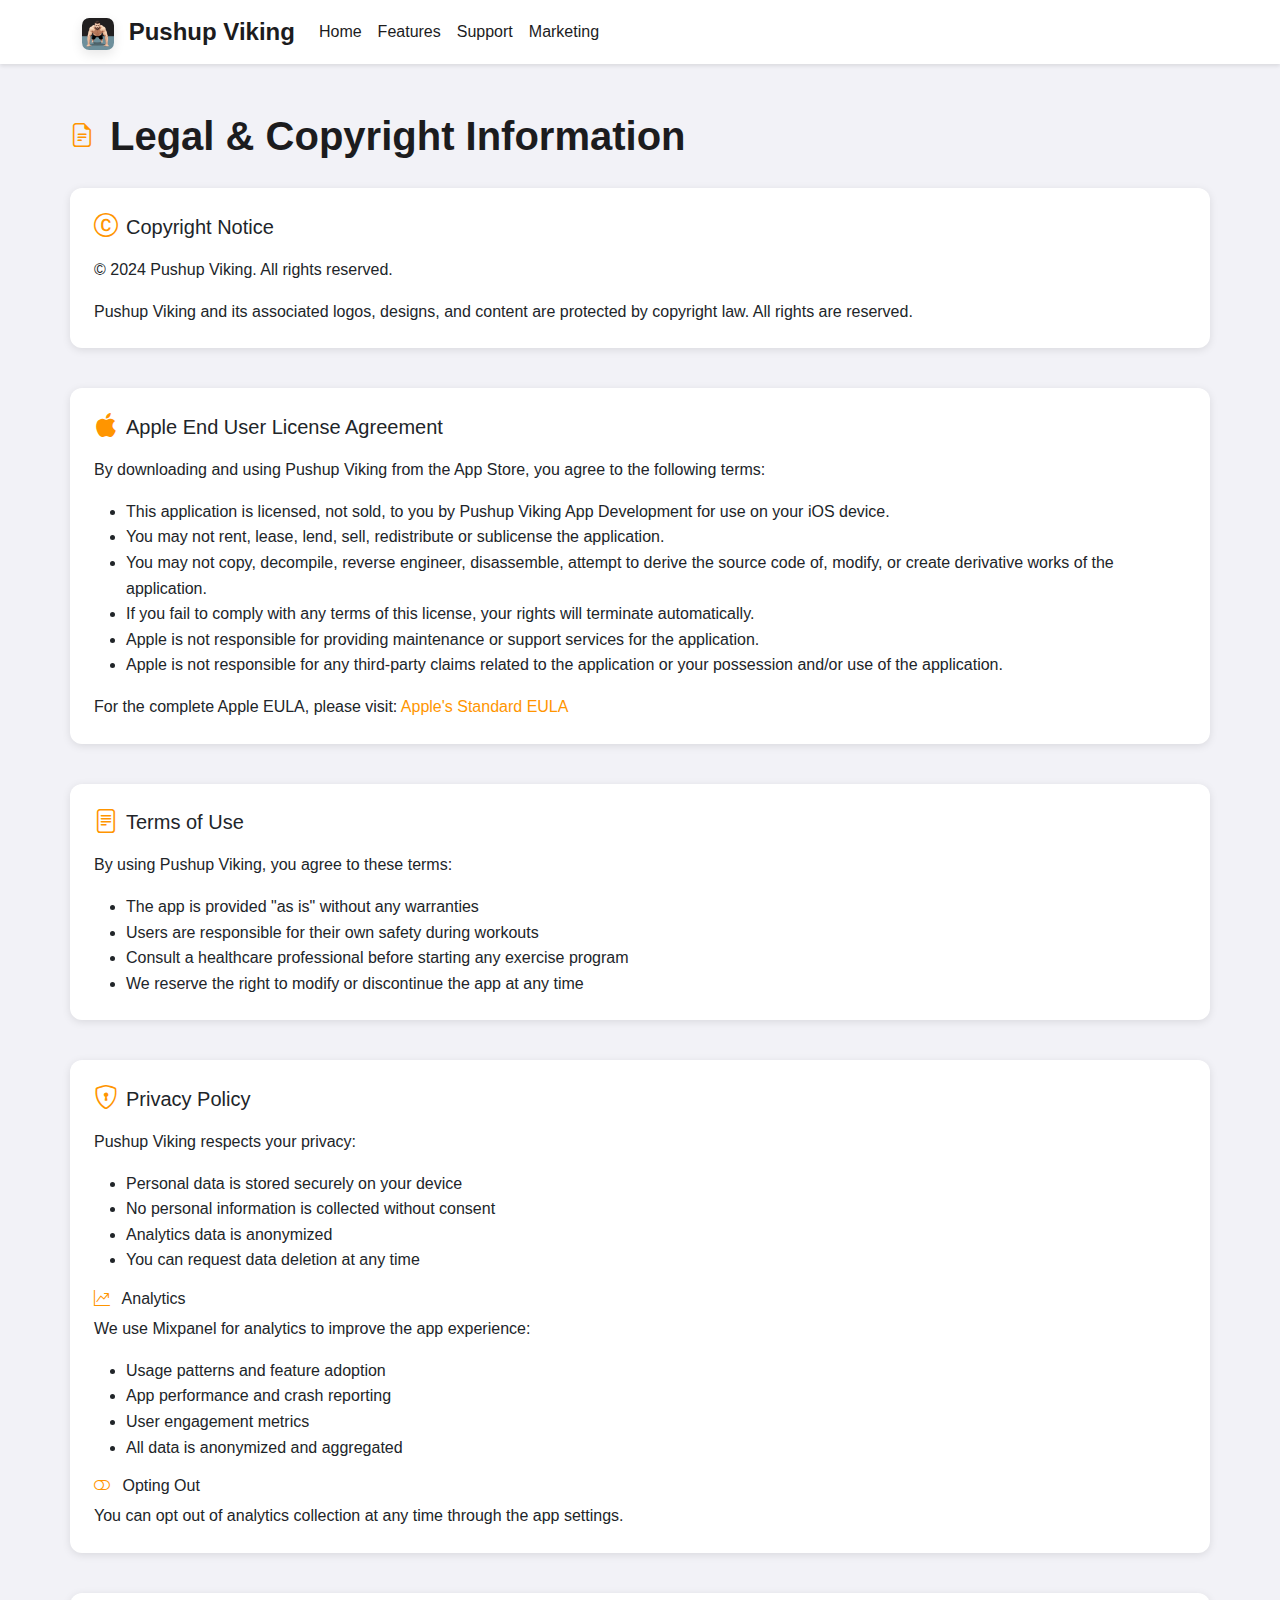
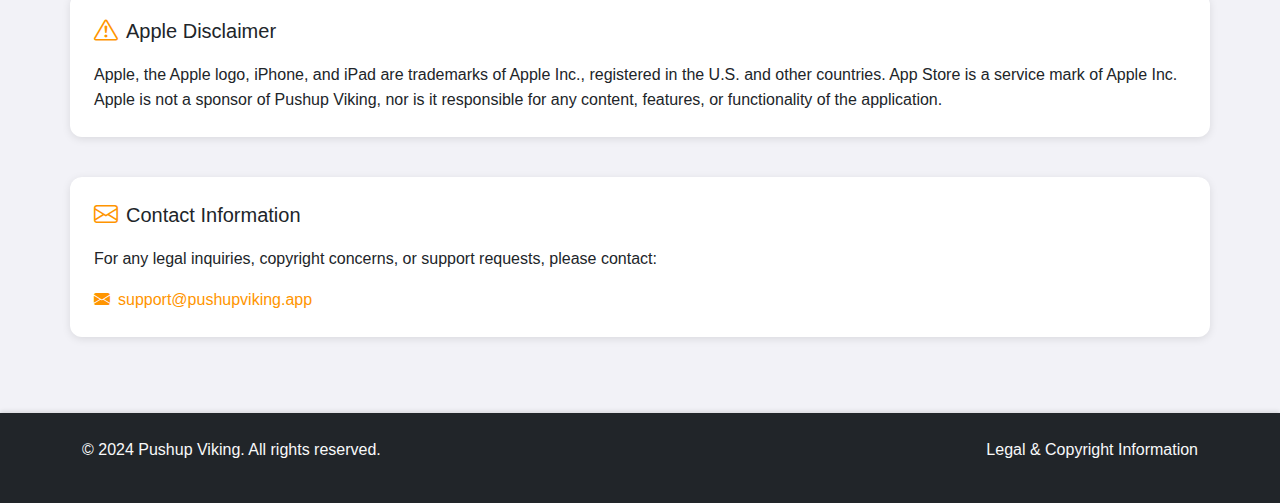
==== copyright.html @ 13bcde9d "first" ====
<!DOCTYPE html>
<html lang="en">
<head>
    <meta charset="UTF-8">
    <meta name="viewport" content="width=device-width, initial-scale=1.0">
    <title>Legal Information - Pushup Viking</title>
    <link href="https://cdn.jsdelivr.net/npm/bootstrap@5.3.0/dist/css/bootstrap.min.css" rel="stylesheet">
    <link rel="stylesheet" href="https://cdn.jsdelivr.net/npm/bootstrap-icons@1.11.0/font/bootstrap-icons.css">
    <link rel="stylesheet" href="css/style.css">
    <style>
        .legal-icon {
            font-size: 1.5rem;
            margin-right: 0.5rem;
            vertical-align: middle;
            color: var(--primary-color);
        }
        
        .card-title {
            display: flex;
            align-items: center;
            margin-bottom: 1rem;
        }
        
        .card-title .legal-icon {
            flex-shrink: 0;
        }
    </style>
</head>
<body class="copyright-page">
    <nav class="navbar navbar-expand-lg navbar-dark bg-dark">
        <div class="container">
            <a class="navbar-brand" href="index.html">
                <img src="images/icon/256.png" alt="Pushup Viking Icon" height="32" class="me-2 app-icon">
                Pushup Viking
            </a>
            <button class="navbar-toggler" type="button" data-bs-toggle="collapse" data-bs-target="#navbarNav">
                <span class="navbar-toggler-icon"></span>
            </button>
            <div class="collapse navbar-collapse" id="navbarNav">
                <ul class="navbar-nav">
                    <li class="nav-item">
                        <a class="nav-link" href="index.html">Home</a>
                    </li>
                    <li class="nav-item">
                        <a class="nav-link" href="features.html">Features</a>
                    </li>
                    <li class="nav-item">
                        <a class="nav-link" href="support.html">Support</a>
                    </li>
                    <li class="nav-item">
                        <a class="nav-link" href="marketing.html">Marketing</a>
                    </li>
                </ul>
            </div>
        </div>
    </nav>

    <main class="container py-3 copyright-page">
        <div class="d-flex align-items-center mb-3">
            <i class="bi bi-file-earmark-text legal-icon display-5 me-3"></i>
            <h1 class="mb-0">Legal & Copyright Information</h1>
        </div>
        
        <section id="copyright" class="mb-3 compact-section">
            <div class="card">
                <div class="card-body">
                    <h2 class="card-title h5">
                        <i class="bi bi-c-circle legal-icon"></i>
                        Copyright Notice
                    </h2>
                    <p>© 2024 Pushup Viking. All rights reserved.</p>
                    <p class="mb-0">Pushup Viking and its associated logos, designs, and content are protected by copyright law. All rights are reserved.</p>
                </div>
            </div>
        </section>

        <section id="apple-eula" class="mb-3 compact-section">
            <div class="card">
                <div class="card-body">
                    <h2 class="card-title h5">
                        <i class="bi bi-apple legal-icon"></i>
                        Apple End User License Agreement
                    </h2>
                    <p>By downloading and using Pushup Viking from the App Store, you agree to the following terms:</p>
                    <ul class="mb-0">
                        <li>This application is licensed, not sold, to you by Pushup Viking App Development for use on your iOS device.</li>
                        <li>You may not rent, lease, lend, sell, redistribute or sublicense the application.</li>
                        <li>You may not copy, decompile, reverse engineer, disassemble, attempt to derive the source code of, modify, or create derivative works of the application.</li>
                        <li>If you fail to comply with any terms of this license, your rights will terminate automatically.</li>
                        <li>Apple is not responsible for providing maintenance or support services for the application.</li>
                        <li>Apple is not responsible for any third-party claims related to the application or your possession and/or use of the application.</li>
                    </ul>
                    <p class="mt-3 mb-0">For the complete Apple EULA, please visit: <a href="https://www.apple.com/legal/internet-services/itunes/dev/stdeula/" target="_blank">Apple's Standard EULA</a></p>
                </div>
            </div>
        </section>

        <section id="terms" class="mb-3 compact-section">
            <div class="card">
                <div class="card-body">
                    <h2 class="card-title h5">
                        <i class="bi bi-file-text legal-icon"></i>
                        Terms of Use
                    </h2>
                    <p>By using Pushup Viking, you agree to these terms:</p>
                    <ul class="mb-0">
                        <li>The app is provided "as is" without any warranties</li>
                        <li>Users are responsible for their own safety during workouts</li>
                        <li>Consult a healthcare professional before starting any exercise program</li>
                        <li>We reserve the right to modify or discontinue the app at any time</li>
                    </ul>
                </div>
            </div>
        </section>

        <section id="privacy" class="mb-3 compact-section">
            <div class="card">
                <div class="card-body">
                    <h2 class="card-title h5">
                        <i class="bi bi-shield-lock legal-icon"></i>
                        Privacy Policy
                    </h2>
                    <p>Pushup Viking respects your privacy:</p>
                    <ul>
                        <li>Personal data is stored securely on your device</li>
                        <li>No personal information is collected without consent</li>
                        <li>Analytics data is anonymized</li>
                        <li>You can request data deletion at any time</li>
                    </ul>
                    
                    <h3 class="h6 mt-3">
                        <i class="bi bi-graph-up-arrow me-2"></i>
                        Analytics
                    </h3>
                    <p>We use Mixpanel for analytics to improve the app experience:</p>
                    <ul>
                        <li>Usage patterns and feature adoption</li>
                        <li>App performance and crash reporting</li>
                        <li>User engagement metrics</li>
                        <li>All data is anonymized and aggregated</li>
                    </ul>
                    
                    <h3 class="h6 mt-3">
                        <i class="bi bi-toggle-off me-2"></i>
                        Opting Out
                    </h3>
                    <p class="mb-0">You can opt out of analytics collection at any time through the app settings.</p>
                </div>
            </div>
        </section>

        <section id="disclaimer" class="mb-3 compact-section">
            <div class="card">
                <div class="card-body">
                    <h2 class="card-title h5">
                        <i class="bi bi-exclamation-triangle legal-icon"></i>
                        Apple Disclaimer
                    </h2>
                    <p class="mb-0">Apple, the Apple logo, iPhone, and iPad are trademarks of Apple Inc., registered in the U.S. and other countries. App Store is a service mark of Apple Inc. Apple is not a sponsor of Pushup Viking, nor is it responsible for any content, features, or functionality of the application.</p>
                </div>
            </div>
        </section>

        <section id="contact" class="mb-3 compact-section">
            <div class="card">
                <div class="card-body">
                    <h2 class="card-title h5">
                        <i class="bi bi-envelope legal-icon"></i>
                        Contact Information
                    </h2>
                    <p>For any legal inquiries, copyright concerns, or support requests, please contact:</p>
                    <p class="mb-0"><a href="mailto:support@pushupviking.app"><i class="bi bi-envelope-fill me-2"></i>support@pushupviking.app</a></p>
                </div>
            </div>
        </section>
    </main>

    <footer class="bg-dark text-light py-4">
        <div class="container">
            <div class="row">
                <div class="col-md-6">
                    <p>&copy; 2024 Pushup Viking. All rights reserved.</p>
                </div>
                <div class="col-md-6 text-md-end">
                    <a href="copyright.html" class="text-light">Legal & Copyright Information</a>
                </div>
            </div>
        </div>
    </footer>

    <script src="https://cdn.jsdelivr.net/npm/bootstrap@5.3.0/dist/js/bootstrap.bundle.min.js"></script>
</body>
</html>
---- css/style.css ----
/* Custom styles for PushupTrainer website */

/* General styles */
:root {
    --primary-color: #FF9500;  /* Orange from the app */
    --primary-dark: #E68A00;
    --primary-light: #FFA533;
    --secondary-color: #007AFF;  /* iOS blue */
    --success-color: #34C759;  /* iOS green */
    --warning-color: #FF9500;  /* iOS orange */
    --danger-color: #FF3B30;  /* iOS red */
    --text-color: #1C1C1E;  /* iOS dark text */
    --text-secondary: #8E8E93;  /* iOS secondary text */
    --background-light: #F2F2F7;  /* iOS light background */
    --card-background: #FFFFFF;
}

body {
    font-family: -apple-system, BlinkMacSystemFont, "Segoe UI", Roboto, "Helvetica Neue", Arial, sans-serif;
    line-height: 1.6;
    color: var(--text-color);
    background-color: var(--background-light);
    min-height: 100vh;
    display: flex;
    flex-direction: column;
}

main {
    flex: 1 0 auto;
    padding: 2rem 0;
}

/* Navigation */
.navbar {
    background-color: var(--card-background) !important;
    box-shadow: 0 2px 4px rgba(0,0,0,0.1);
}

.navbar-brand {
    color: var(--text-color) !important;
    font-weight: 700;
    font-size: 1.5rem;
}

.nav-link {
    color: var(--text-color) !important;
}

.nav-link.active {
    color: var(--primary-color) !important;
}

/* Cards */
.card {
    border: none;
    border-radius: 12px;
    box-shadow: 0 2px 8px rgba(0,0,0,0.1);
    background-color: var(--card-background);
    transition: transform 0.2s ease-in-out;
    height: 100%;
}

.card:hover {
    transform: translateY(-2px);
}

.card-body {
    padding: 1.5rem;
}

/* Buttons */
.btn-primary {
    background-color: var(--primary-color);
    border-color: var(--primary-color);
    padding: 0.75rem 1.5rem;
    font-weight: 600;
}

.btn-primary:hover {
    background-color: var(--primary-dark);
    border-color: var(--primary-dark);
}

.btn-outline-primary {
    color: var(--primary-color);
    border-color: var(--primary-color);
}

.btn-outline-primary:hover {
    background-color: var(--primary-color);
    border-color: var(--primary-color);
}

.text-primary {
    color: var(--primary-color) !important;
}

.bg-primary {
    background-color: var(--primary-color) !important;
}

/* Typography */
h1, h2, h3, h4, h5, h6 {
    color: var(--text-color);
    font-weight: 700;
}

.lead {
    font-size: 1.25rem;
    color: var(--text-secondary);
}

/* Features section */
.features .card {
    margin-bottom: 1.5rem;
}

.features h3 {
    font-size: 1.25rem;
    margin-bottom: 1rem;
}

/* Testimonials */
.testimonials .card {
    background-color: #f8f9fa;
}

.testimonials .blockquote-footer {
    color: #666;
    font-size: 0.875rem;
}

/* Footer */
footer {
    flex-shrink: 0;
    background-color: var(--card-background) !important;
    box-shadow: 0 -2px 4px rgba(0,0,0,0.1);
    color: #fff;
    padding: 1.5rem 0;
}

footer a {
    text-decoration: none;
    color: #fff;
}

footer a:hover {
    text-decoration: underline;
}

/* FAQ section */
.accordion-button:not(.collapsed) {
    background-color: var(--primary-color);
    color: white;
}

.accordion-button:focus {
    box-shadow: 0 0 0 0.25rem rgba(255, 149, 0, 0.25);
}

/* Responsive adjustments */
@media (max-width: 768px) {
    .container {
        padding-left: 1rem;
        padding-right: 1rem;
    }
    
    h1 {
        font-size: 2rem;
    }
    
    .lead {
        font-size: 1.1rem;
    }

    /* Adjust content spacing on mobile */
    .hero .row {
        margin-left: 0.5rem;
        margin-right: 0.5rem;
    }

    /* Adjust content padding on mobile */
    .content-padding {
        padding-left: 1.5rem !important;
        padding-right: 1.5rem !important;
    }

    /* Add spacing between content and images on mobile */
    .hero .col-md-6:last-child {
        margin-top: 2rem;
    }

    /* Ensure images don't touch edges on mobile */
    .hero .img-fluid {
        margin: 0 auto;
        padding: 0 1rem;
    }
}

/* Utility classes */
.mt-5 {
    margin-top: 3rem;
}

.mb-4 {
    margin-bottom: 1.5rem;
}

/* Custom animations */
@keyframes fadeIn {
    from {
        opacity: 0;
        transform: translateY(20px);
    }
    to {
        opacity: 1;
        transform: translateY(0);
    }
}

.card {
    animation: fadeIn 0.5s ease-out;
}

/* App icon styling */
.app-icon {
    border-radius: 22.5%;  /* iOS app icon corner radius */
    box-shadow: 0 4px 12px rgba(0,0,0,0.1);
}

/* Hero section enhancement */
.hero {
    background-color: white;
    border-radius: 1rem;
    margin: 0;
    padding: 3rem 1rem;
}

/* Feature cards enhancement */
.feature-card {
    border-left: 4px solid var(--primary-color);
}

/* Testimonial cards enhancement */
.testimonial-card {
    background: linear-gradient(135deg, var(--card-background) 0%, var(--background-light) 100%);
}

/* Custom section backgrounds */
.bg-light {
    background-color: var(--background-light) !important;
}

/* Icon colors */
.bi {
    color: var(--primary-color);
}

/* Progress indicators */
.progress {
    background-color: var(--background-light);
    border-radius: 8px;
}

.progress-bar {
    background-color: var(--primary-color);
}

/* Custom list styling */
.list-unstyled li {
    margin-bottom: 0.5rem;
}

.list-unstyled li i {
    color: var(--success-color);
}

/* Card hover effects */
.card {
    transition: all 0.3s ease;
}

.card:hover {
    transform: translateY(-5px);
    box-shadow: 0 8px 16px rgba(0,0,0,0.1);
}

/* Custom button styles */
.btn-lg {
    padding: 0.75rem 1.5rem;
    border-radius: 12px;
    font-weight: 600;
}

/* Section spacing */
section {
    padding: 2rem 0;
}

/* Add a specific class for compact sections like those on the copyright page */
.compact-section {
    padding: 0.75rem 0;
}

/* For pages that need the original spacing, use the spacious-section class */
.spacious-section {
    padding: 4rem 0;
}

/* Custom heading styles */
h1, h2, h3, h4, h5, h6 {
    color: var(--text-color);
    font-weight: 700;
}

/* Custom link styling */
a {
    color: var(--primary-color);
    text-decoration: none;
    transition: color 0.2s ease;
}

a:hover {
    color: var(--primary-dark);
    text-decoration: none;
}

/* Remove gradient background and shadow from main container */
main.container {
    border-radius: 1rem;
    margin-top: 2rem;
    margin-bottom: 2rem;
    padding: 0;
}

/* Add custom padding for content sections */
.content-padding {
    padding-left: 1rem !important;
    padding-right: 1rem !important;
}

/* Larger padding for desktop screens */
@media (min-width: 768px) {
    .content-padding {
        padding-left: 4rem !important;
        padding-right: 4rem !important;
    }
}

/* Enhanced Download Button */
.download-button {
    font-size: 1.25rem;
    padding: 1rem 2rem;
    box-shadow: 0 4px 12px rgba(255, 149, 0, 0.3);
    transition: all 0.3s ease;
    background: linear-gradient(135deg, var(--primary-color) 0%, var(--primary-dark) 100%);
    border: none;
    position: relative;
    overflow: hidden;
    animation: pulse 2s infinite;
}

.download-button:hover {
    transform: translateY(-2px);
    box-shadow: 0 6px 16px rgba(255, 149, 0, 0.4);
    background: linear-gradient(135deg, var(--primary-dark) 0%, var(--primary-color) 100%);
}

.download-button:active {
    transform: translateY(1px);
    box-shadow: 0 2px 8px rgba(255, 149, 0, 0.3);
}

.download-button i {
    font-size: 1.5rem;
}

/* Responsive adjustments for download button on mobile */
@media (max-width: 576px) {
    .download-button {
        font-size: 0.95rem;
        padding: 0.75rem 1.25rem;
    }
    
    .download-button i {
        font-size: 1.1rem;
    }
}

/* Pulse Animation for buttons */
@keyframes pulse {
  0% {
    transform: scale(1);
    box-shadow: 0 0 0 0 rgba(13, 110, 253, 0.7);
  }
  
  70% {
    transform: scale(1.05);
    box-shadow: 0 0 0 10px rgba(13, 110, 253, 0);
  }
  
  100% {
    transform: scale(1);
    box-shadow: 0 0 0 0 rgba(13, 110, 253, 0);
  }
}

.pulse-animation {
  animation: pulse 1.5s infinite;
}

/* Optional: Stop animation on hover for better UX */
.pulse-animation:hover {
  animation: none;
}

/* Very small screen adjustments */
@media (max-width: 360px) {
    .download-button {
        font-size: 0.85rem;
        padding: 0.6rem 1rem;
    }
    
    .download-button i {
        font-size: 1rem;
    }
    
    /* Optional: Hide "on App Store" for very small screens */
    .download-text {
        display: inline;
    }
}

/* Override section padding for the copyright page */
.copyright-page section {
    padding: 0.75rem 0;
}
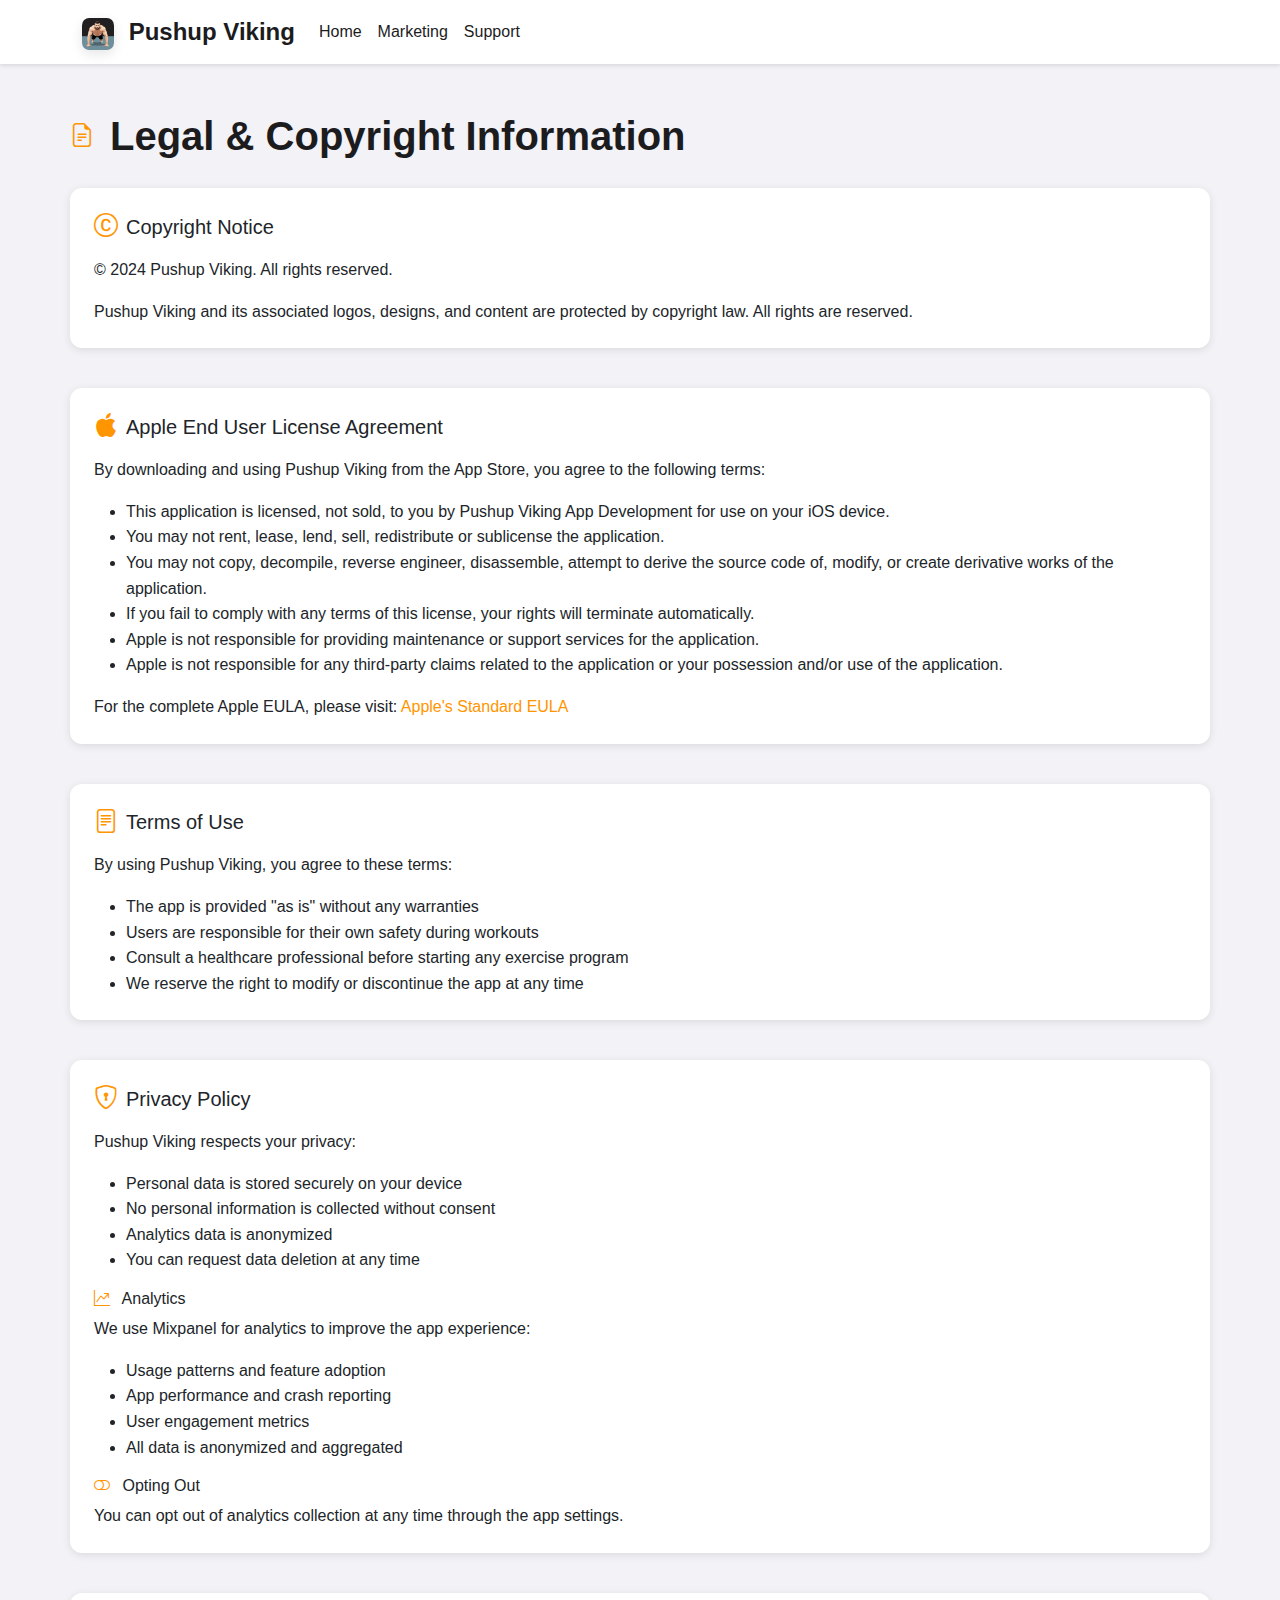
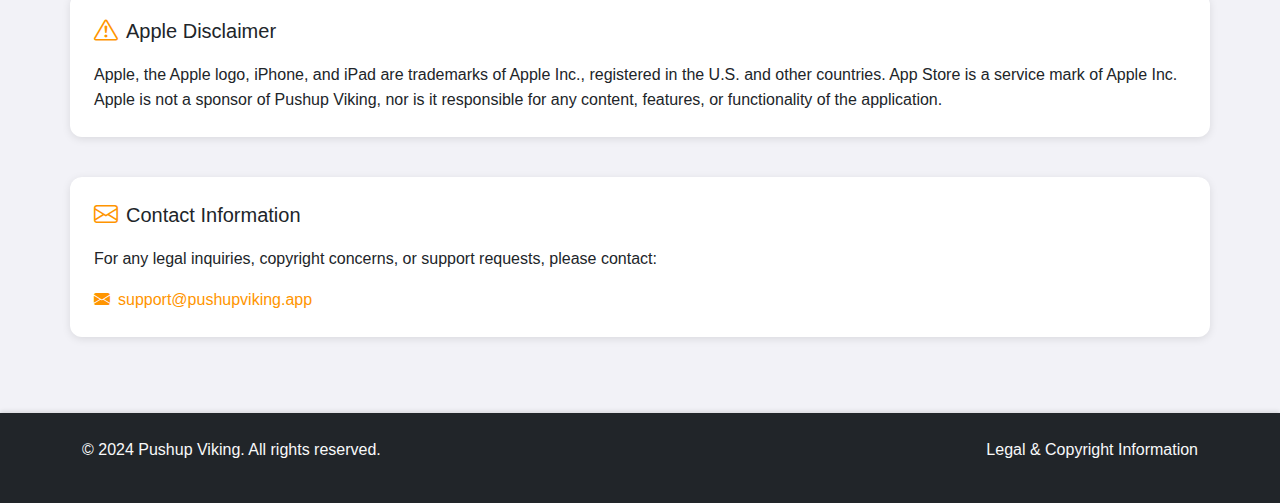
==== commit b3d10689: "merge marketing page" ====
--- a/copyright.html
+++ b/copyright.html
@@ -42,13 +42,10 @@
                         <a class="nav-link" href="index.html">Home</a>
                     </li>
                     <li class="nav-item">
-                        <a class="nav-link" href="features.html">Features</a>
+                        <a class="nav-link" href="marketing.html">Marketing</a>
                     </li>
                     <li class="nav-item">
                         <a class="nav-link" href="support.html">Support</a>
-                    </li>
-                    <li class="nav-item">
-                        <a class="nav-link" href="marketing.html">Marketing</a>
                     </li>
                 </ul>
             </div>
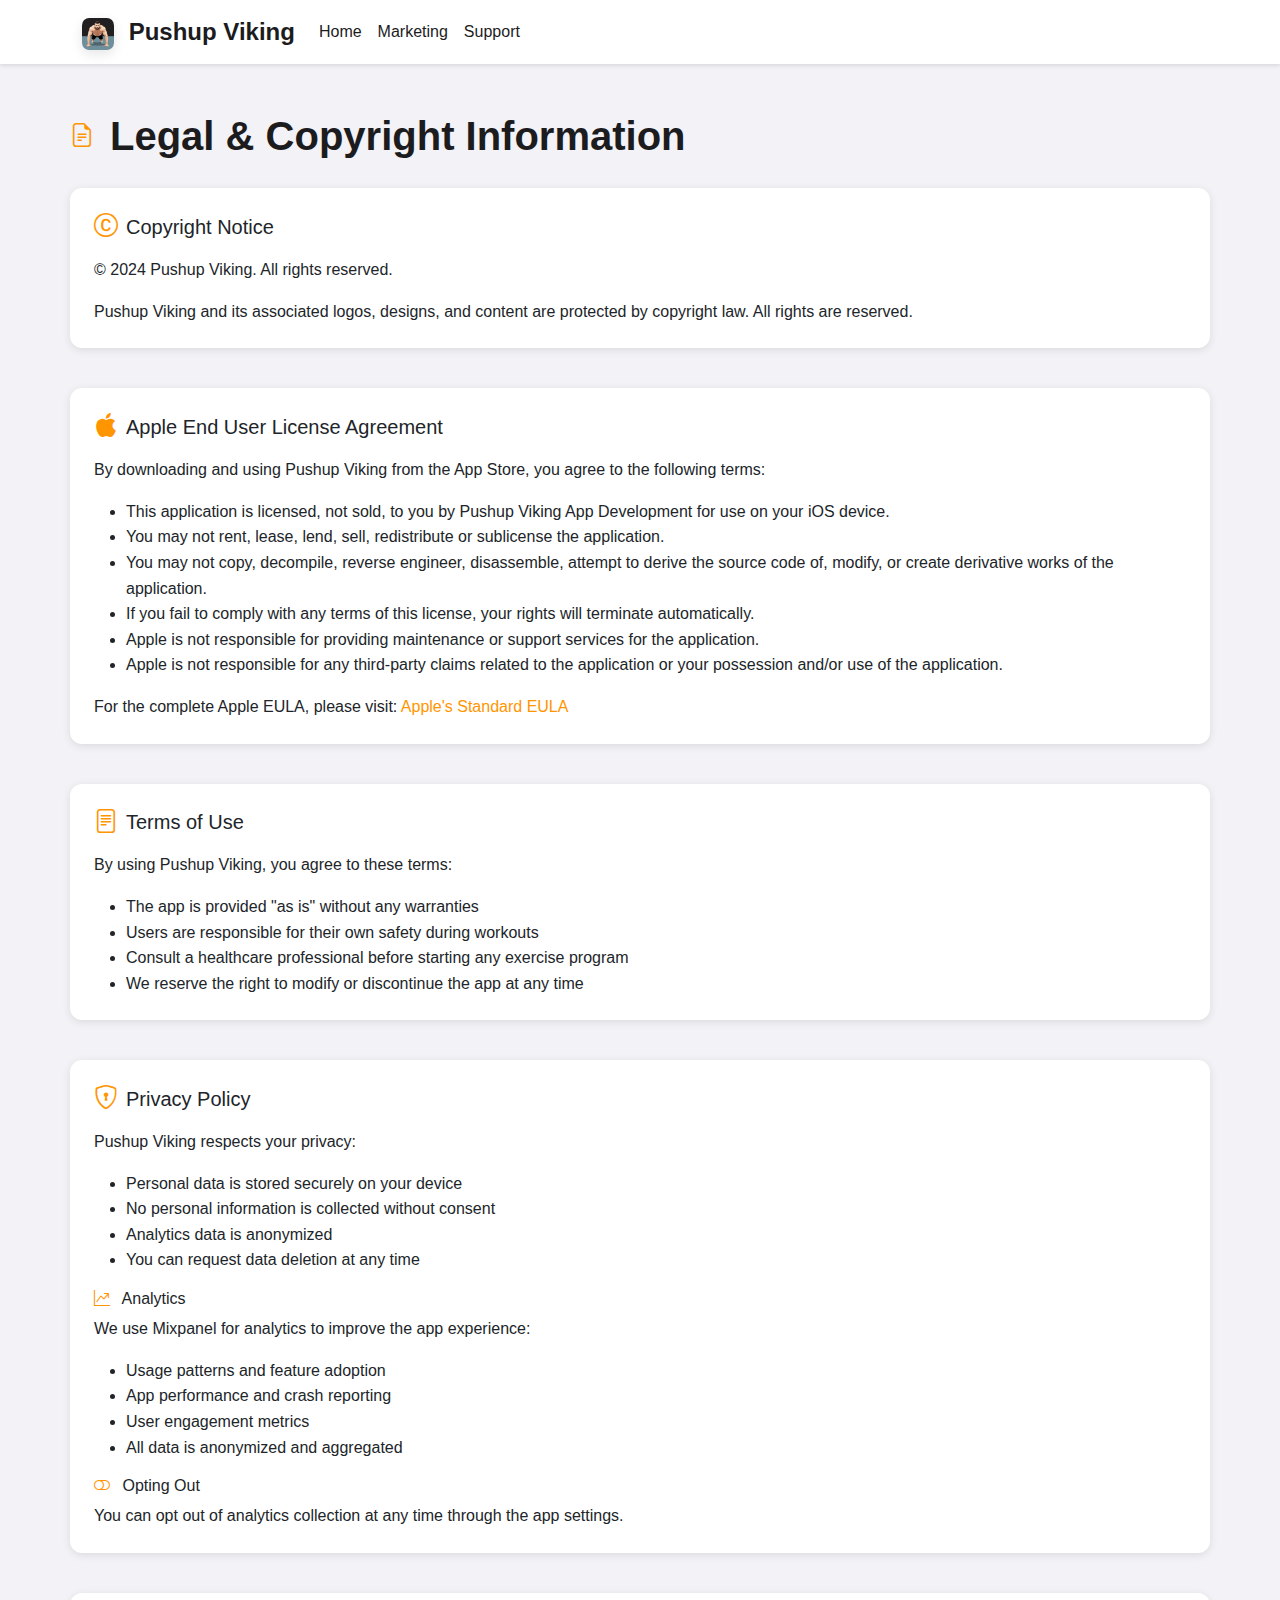
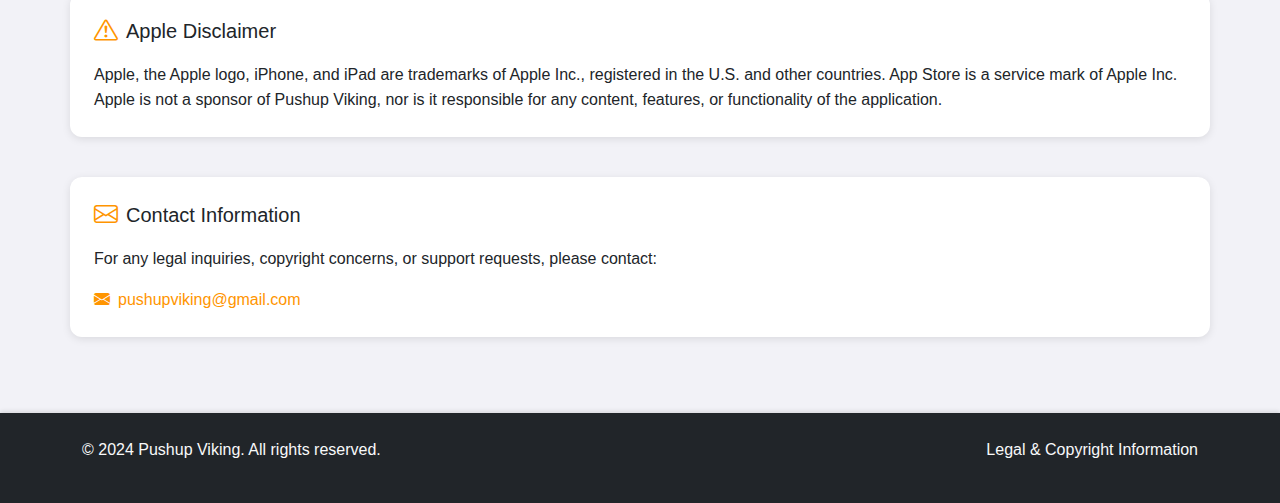
==== commit b0462333: "update email" ====
--- a/copyright.html
+++ b/copyright.html
@@ -7,6 +7,10 @@
     <link href="https://cdn.jsdelivr.net/npm/bootstrap@5.3.0/dist/css/bootstrap.min.css" rel="stylesheet">
     <link rel="stylesheet" href="https://cdn.jsdelivr.net/npm/bootstrap-icons@1.11.0/font/bootstrap-icons.css">
     <link rel="stylesheet" href="css/style.css">
+    <link rel="apple-touch-icon" sizes="180x180" href="/apple-touch-icon.png">
+    <link rel="icon" type="image/png" sizes="32x32" href="/favicon-32x32.png">
+    <link rel="icon" type="image/png" sizes="16x16" href="/favicon-16x16.png">
+    <link rel="manifest" href="/site.webmanifest">
     <style>
         .legal-icon {
             font-size: 1.5rem;
@@ -166,7 +170,7 @@
                         Contact Information
                     </h2>
                     <p>For any legal inquiries, copyright concerns, or support requests, please contact:</p>
-                    <p class="mb-0"><a href="mailto:support@pushupviking.app"><i class="bi bi-envelope-fill me-2"></i>support@pushupviking.app</a></p>
+                    <p class="mb-0"><a href="mailto:pushupviking@gmail.com"><i class="bi bi-envelope-fill me-2"></i>pushupviking@gmail.com</a></p>
                 </div>
             </div>
         </section>
--- a/css/style.css
+++ b/css/style.css
@@ -336,14 +336,14 @@
 /* Add custom padding for content sections */
 .content-padding {
     padding-left: 1rem !important;
-    padding-right: 1rem !important;
+    /* padding-right: 1rem !important; */
 }
 
 /* Larger padding for desktop screens */
 @media (min-width: 768px) {
     .content-padding {
-        padding-left: 4rem !important;
-        padding-right: 4rem !important;
+        padding-left: 7rem !important;
+        /* padding-right: 4rem !important; */
     }
 }
 
